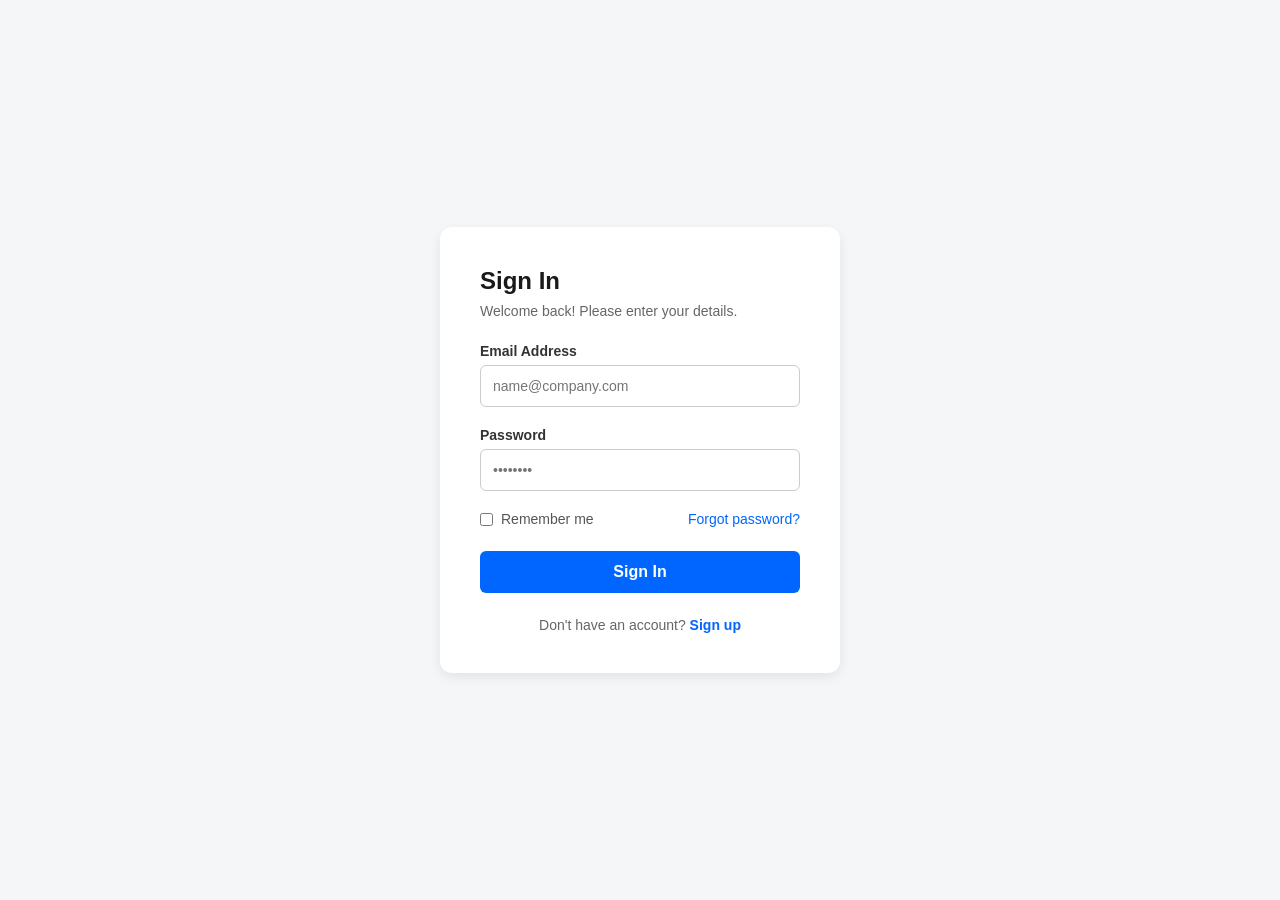
==== signin.html @ d42d471b "aws" ====
<!DOCTYPE html>
<html lang="en">
<head>
  <meta charset="UTF-8">
  <meta name="viewport" content="width=device-width, initial-scale=1.0">
  <title>Sign In</title>
  <style>
    * {
      box-sizing: border-box;
      margin: 0;
      padding: 0;
      font-family: -apple-system, BlinkMacSystemFont, "Segoe UI", Roboto, Helvetica, Arial, sans-serif;
    }

    body {
      background-color: #f4f6f8;
      display: flex;
      justify-content: center;
      align-items: center;
      min-height: 100vh;
      padding: 20px;
    }

    .signin-card {
      background: #ffffff;
      padding: 40px;
      border-radius: 12px;
      box-shadow: 0 4px 12px rgba(0, 0, 0, 0.08);
      width: 100%;
      max-width: 400px;
    }

    .signin-card h2 {
      font-size: 24px;
      color: #1a1a1a;
      margin-bottom: 8px;
    }

    .signin-card p {
      color: #666;
      font-size: 14px;
      margin-bottom: 24px;
    }

    .form-group {
      margin-bottom: 20px;
    }

    .form-group label {
      display: block;
      font-size: 14px;
      font-weight: 600;
      color: #333;
      margin-bottom: 6px;
    }

    .form-group input {
      width: 100%;
      padding: 12px;
      border: 1px solid #ccc;
      border-radius: 6px;
      font-size: 14px;
      transition: border-color 0.2s, box-shadow 0.2s;
    }

    .form-group input:focus {
      outline: none;
      border-color: #0066ff;
      box-shadow: 0 0 0 3px rgba(0, 102, 255, 0.15);
    }

    .form-options {
      display: flex;
      justify-content: space-between;
      align-items: center;
      margin-bottom: 24px;
      font-size: 14px;
    }

    .remember-me {
      display: flex;
      align-items: center;
      gap: 8px;
      color: #555;
    }

    .forgot-link {
      color: #0066ff;
      text-decoration: none;
    }

    .forgot-link:hover {
      text-decoration: underline;
    }

    .btn-submit {
      width: 100%;
      padding: 12px;
      background-color: #0066ff;
      color: #ffffff;
      border: none;
      border-radius: 6px;
      font-size: 16px;
      font-weight: 600;
      cursor: pointer;
      transition: background-color 0.2s;
    }

    .btn-submit:hover {
      background-color: #0052cc;
    }

    .signup-footer {
      text-align: center;
      margin-top: 24px;
      font-size: 14px;
      color: #666;
    }

    .signup-footer a {
      color: #0066ff;
      text-decoration: none;
      font-weight: 600;
    }

    .signup-footer a:hover {
      text-decoration: underline;
    }
  </style>
</head>
<body>

  <div class="signin-card">
    <h2>Sign In</h2>
    <p>Welcome back! Please enter your details.</p>

    <form action="/login" method="POST">
      <div class="form-group">
        <label for="email">Email Address</label>
        <input type="email" id="email" name="email" placeholder="name@company.com" required autocomplete="email">
      </div>

      <div class="form-group">
        <label for="password">Password</label>
        <input type="password" id="password" name="password" placeholder="••••••••" required autocomplete="current-password">
      </div>

      <div class="form-options">
        <label class="remember-me">
          <input type="checkbox" name="remember"> Remember me
        </label>
        <a href="#" class="forgot-link">Forgot password?</a>
      </div>

      <button type="submit" class="btn-submit">Sign In</button>
    </form>

    <div class="signup-footer">
      Don't have an account? <a href="signup.html">Sign up</a>
    </div>
  </div>

</body>
</html>
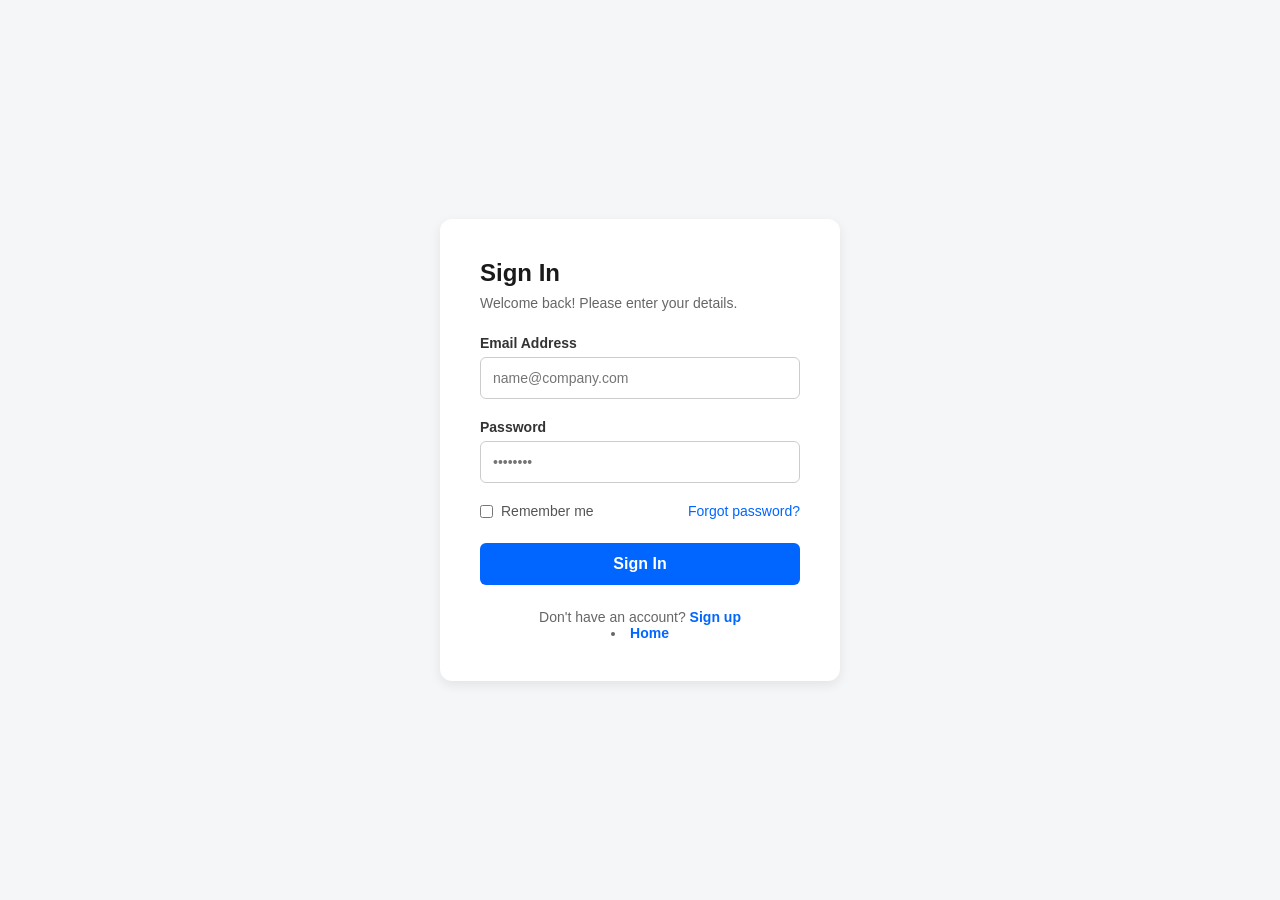
==== commit 3eeaad10: "Merge branch 'main' of https://github.com/matej-majny/twa-intro" ====
--- a/signin.html
+++ b/signin.html
@@ -158,6 +158,7 @@
 
     <div class="signup-footer">
       Don't have an account? <a href="signup.html">Sign up</a>
+              <li><a href="index.html">Home</a></li>
     </div>
   </div>
 
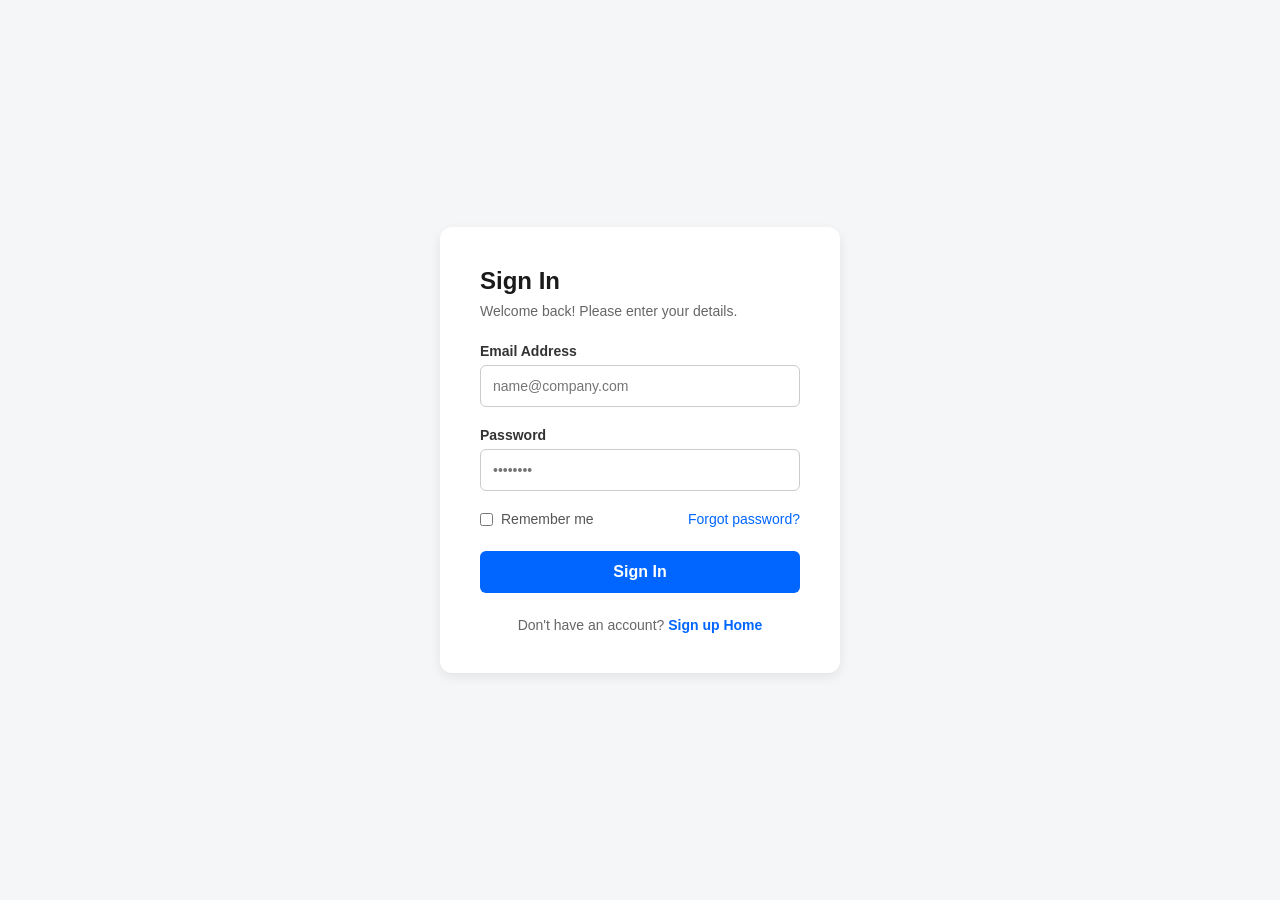
==== commit e407bdcb: "double_dih" ====
--- a/signin.html
+++ b/signin.html
@@ -158,7 +158,7 @@
 
     <div class="signup-footer">
       Don't have an account? <a href="signup.html">Sign up</a>
-              <li><a href="index.html">Home</a></li>
+              <a href="index.html">Home</a>
     </div>
   </div>
 
